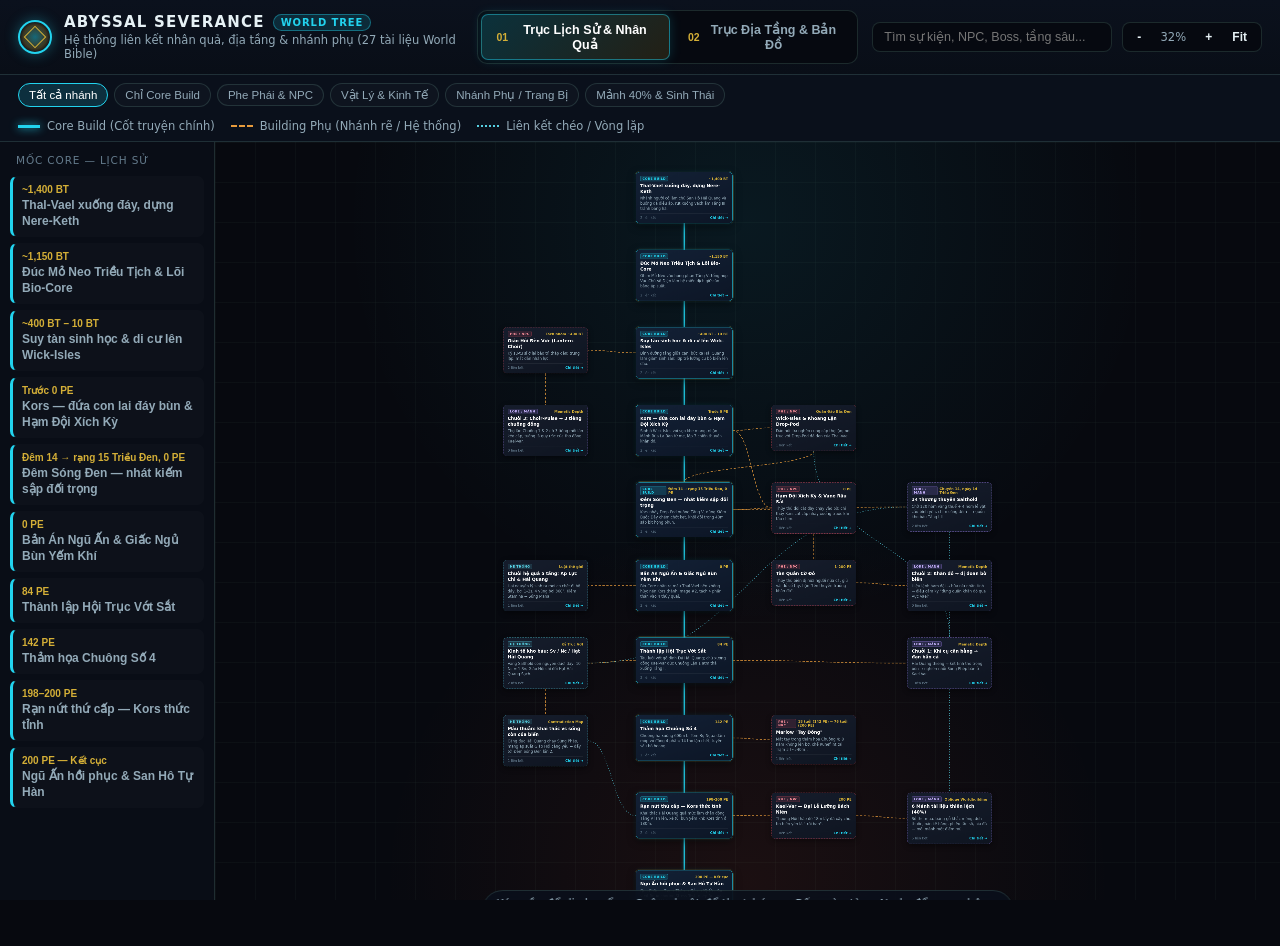
==== abyssal-severance/index.html @ 716de816 "Add Abyssal Severance worldbuilding tree" ====
<!DOCTYPE html>
<html lang="vi">
<head>
  <meta charset="UTF-8" />
  <meta name="viewport" content="width=device-width, initial-scale=1.0" />
  <title>Abyssal Severance — Worldbuilding Tree</title>
  <link rel="stylesheet" href="styles.css" />
</head>
<body>
  <header class="topbar">
    <div class="brand">
      <div class="brand-sigil" aria-hidden="true"></div>
      <div>
        <h1>ABYSSAL SEVERANCE <span class="badge-sub">WORLD TREE</span></h1>
        <p class="subtitle">Hệ thống liên kết nhân quả, địa tầng &amp; nhánh phụ (27 tài liệu World Bible)</p>
      </div>
    </div>

    <nav class="tab-switcher" role="tablist" aria-label="Góc nhìn cây thế giới">
      <button class="tab-btn active" data-tab="timeline" role="tab" aria-selected="true">
        <span class="tab-num">01</span> Trục Lịch Sử &amp; Nhân Quả
      </button>
      <button class="tab-btn" data-tab="strata" role="tab" aria-selected="false">
        <span class="tab-num">02</span> Trục Địa Tầng &amp; Bản Đồ
      </button>
    </nav>

    <div class="toolbar-actions">
      <div class="search-wrap">
        <input id="search-input" type="search" placeholder="Tìm sự kiện, NPC, Boss, tầng sâu..." autocomplete="off" />
        <div id="search-results" class="search-results hidden"></div>
      </div>
      <div class="zoom-controls">
        <button id="btn-zoom-out" title="Thu nhỏ">-</button>
        <span id="zoom-label">100%</span>
        <button id="btn-zoom-in" title="Phóng to">+</button>
        <button id="btn-fit" title="Căn vừa màn hình">Fit</button>
      </div>
    </div>
  </header>

  <div class="filter-bar">
    <div class="filter-group" id="filter-group">
      <button class="filter-pill active" data-filter="all">Tất cả nhánh</button>
      <button class="filter-pill" data-filter="core-only">Chỉ Core Build</button>
      <button class="filter-pill" data-filter="faction">Phe Phái &amp; NPC</button>
      <button class="filter-pill" data-filter="system">Vật Lý &amp; Kinh Tế</button>
      <button class="filter-pill" data-filter="branch">Nhánh Phụ / Trang Bị</button>
      <button class="filter-pill" data-filter="lore">Mảnh 40% &amp; Sinh Thái</button>
    </div>

    <div class="legend">
      <span class="legend-item"><i class="line-core"></i> Core Build (Cốt truyện chính)</span>
      <span class="legend-item"><i class="line-branch"></i> Building Phụ (Nhánh rẽ / Hệ thống)</span>
      <span class="legend-item"><i class="line-loop"></i> Liên kết chéo / Vòng lặp</span>
    </div>
  </div>

  <main class="workspace">
    <aside class="quick-nav" id="quick-nav" aria-label="Điều hướng nhanh các mốc Core"></aside>

    <section class="viewport" id="viewport">
      <div class="canvas-stage" id="canvas-stage">
        <svg class="edges-svg" id="edges-svg"></svg>
        <div class="nodes-layer" id="nodes-layer"></div>
      </div>

      <div class="hint-pill" id="hint-pill">
        Kéo nền để di chuyển • Cuộn chuột để thu/phóng • Bấm vào từng Node để xem nhân quả &amp; nhảy nhánh liên kết
      </div>
    </section>

    <aside class="detail-drawer hidden" id="detail-drawer" aria-live="polite">
      <div class="drawer-header">
        <div class="drawer-nav-row">
          <button id="btn-history-back" class="icon-btn hidden" title="Quay lại node trước">← Quay lại</button>
          <button id="btn-close-drawer" class="icon-btn" title="Đóng bảng chi tiết">✕</button>
        </div>
        <div id="drawer-badges" class="drawer-badges"></div>
        <h2 id="drawer-title"></h2>
        <p id="drawer-subtitle" class="drawer-subtitle"></p>
      </div>
      <div id="drawer-body" class="drawer-body"></div>
    </aside>
  </main>

  <script src="data-timeline.js"></script>
  <script src="data-strata.js"></script>
  <script src="app.js"></script>
</body>
</html>
---- abyssal-severance/styles.css ----
:root {
  --bg-abyss: #07090f;
  --bg-panel: #0d1320;
  --bg-card: #111a2b;
  --bg-card-hover: #172338;
  --border-subtle: rgba(146, 209, 194, 0.16);
  --core-cyan: #22d3ee;
  --core-gold: #d4af37;
  --branch-amber: #e89b3c;
  --branch-crimson: #c94656;
  --branch-teal: #56cfe1;
  --branch-violet: #9c7ce8;
  --text-main: #e6f1f5;
  --text-muted: #93aab8;
  --text-dim: #647b8c;
}

* {
  box-sizing: border-box;
  margin: 0;
  padding: 0;
}

html, body {
  height: 100%;
  overflow: hidden;
  background: var(--bg-abyss);
  color: var(--text-main);
  font-family: "Segoe UI", system-ui, -apple-system, sans-serif;
}

/* Top Bar */
.topbar {
  display: flex;
  align-items: center;
  justify-content: space-between;
  gap: 14px;
  padding: 10px 18px;
  background: linear-gradient(180deg, #0b111d 0%, #090e17 100%);
  border-bottom: 1px solid var(--border-subtle);
  z-index: 30;
  position: relative;
}

.brand {
  display: flex;
  align-items: center;
  gap: 12px;
  min-width: 0;
}

.brand-sigil {
  width: 34px;
  height: 34px;
  border-radius: 50%;
  border: 2px solid var(--core-cyan);
  background: radial-gradient(circle at center, rgba(34, 211, 238, 0.45) 0%, rgba(212, 175, 55, 0.25) 55%, transparent 75%);
  box-shadow: 0 0 14px rgba(34, 211, 238, 0.35);
  position: relative;
  flex-shrink: 0;
}

.brand-sigil::after {
  content: "";
  position: absolute;
  inset: 7px;
  border: 1.5px solid var(--core-gold);
  transform: rotate(45deg);
}

.brand h1 {
  font-size: 15px;
  letter-spacing: 0.08em;
  font-weight: 700;
  display: flex;
  align-items: center;
  gap: 8px;
}

.badge-sub {
  font-size: 10px;
  padding: 2px 7px;
  border-radius: 999px;
  background: rgba(34, 211, 238, 0.14);
  border: 1px solid rgba(34, 211, 238, 0.4);
  color: var(--core-cyan);
  letter-spacing: 0.09em;
}

.subtitle {
  font-size: 11.5px;
  color: var(--text-muted);
  margin-top: 2px;
}

/* Tabs */
.tab-switcher {
  display: flex;
  background: #060910;
  padding: 3px;
  border-radius: 10px;
  border: 1px solid var(--border-subtle);
  gap: 4px;
}

.tab-btn {
  border: none;
  background: transparent;
  color: var(--text-muted);
  padding: 7px 14px;
  border-radius: 7px;
  font-size: 12.5px;
  font-weight: 600;
  cursor: pointer;
  display: flex;
  align-items: center;
  gap: 7px;
  transition: all 0.18s ease;
}

.tab-btn:hover {
  color: var(--text-main);
  background: rgba(255, 255, 255, 0.04);
}

.tab-btn.active {
  background: linear-gradient(135deg, rgba(34, 211, 238, 0.2), rgba(212, 175, 55, 0.14));
  color: #ffffff;
  border: 1px solid rgba(34, 211, 238, 0.45);
  box-shadow: 0 0 12px rgba(34, 211, 238, 0.18);
}

.tab-num {
  font-size: 10.5px;
  color: var(--core-gold);
  font-weight: 700;
}

/* Search & Zoom */
.toolbar-actions {
  display: flex;
  align-items: center;
  gap: 10px;
}

.search-wrap {
  position: relative;
}

#search-input {
  width: 240px;
  padding: 7px 11px;
  border-radius: 8px;
  border: 1px solid var(--border-subtle);
  background: #060910;
  color: var(--text-main);
  font-size: 12.5px;
  outline: none;
}

#search-input:focus {
  border-color: var(--core-cyan);
  box-shadow: 0 0 0 2px rgba(34, 211, 238, 0.16);
}

.search-results {
  position: absolute;
  top: calc(100% + 6px);
  right: 0;
  width: 340px;
  max-height: 320px;
  overflow-y: auto;
  background: #0d1524;
  border: 1px solid rgba(34, 211, 238, 0.35);
  border-radius: 10px;
  box-shadow: 0 18px 40px rgba(0, 0, 0, 0.65);
  z-index: 60;
}

.search-item {
  padding: 9px 12px;
  border-bottom: 1px solid rgba(255, 255, 255, 0.06);
  cursor: pointer;
  display: flex;
  flex-direction: column;
  gap: 2px;
}

.search-item:hover {
  background: rgba(34, 211, 238, 0.12);
}

.search-item-title {
  font-size: 12.5px;
  font-weight: 600;
  color: var(--text-main);
}

.search-item-meta {
  font-size: 11px;
  color: var(--text-muted);
}

.zoom-controls {
  display: flex;
  align-items: center;
  gap: 4px;
  background: #060910;
  border: 1px solid var(--border-subtle);
  border-radius: 8px;
  padding: 3px 6px;
}

.zoom-controls button {
  background: transparent;
  border: none;
  color: var(--text-main);
  padding: 4px 8px;
  border-radius: 5px;
  cursor: pointer;
  font-size: 12px;
  font-weight: 600;
}

.zoom-controls button:hover {
  background: rgba(255, 255, 255, 0.08);
}

#zoom-label {
  font-size: 11.5px;
  color: var(--text-muted);
  min-width: 40px;
  text-align: center;
}

/* Filter Bar */
.filter-bar {
  display: flex;
  align-items: center;
  justify-content: space-between;
  gap: 12px;
  padding: 8px 18px;
  background: #0a101b;
  border-bottom: 1px solid var(--border-subtle);
  font-size: 12px;
  flex-wrap: wrap;
}

.filter-group {
  display: flex;
  align-items: center;
  gap: 6px;
  flex-wrap: wrap;
}

.filter-pill {
  border: 1px solid var(--border-subtle);
  background: rgba(255, 255, 255, 0.02);
  color: var(--text-muted);
  padding: 4px 10px;
  border-radius: 999px;
  font-size: 11.5px;
  cursor: pointer;
  transition: all 0.15s ease;
}

.filter-pill:hover {
  color: var(--text-main);
  border-color: rgba(146, 209, 194, 0.35);
}

.filter-pill.active {
  background: rgba(34, 211, 238, 0.16);
  border-color: var(--core-cyan);
  color: #ffffff;
}

.legend {
  display: flex;
  align-items: center;
  gap: 16px;
  color: var(--text-muted);
  font-size: 11.5px;
}

.legend-item {
  display: flex;
  align-items: center;
  gap: 7px;
}

.line-core, .line-branch, .line-loop {
  display: inline-block;
  width: 22px;
  height: 0;
}

.line-core {
  border-top: 3px solid var(--core-cyan);
  box-shadow: 0 0 8px var(--core-cyan);
}

.line-branch {
  border-top: 2px dashed var(--branch-amber);
}

.line-loop {
  border-top: 2px dotted var(--branch-teal);
}

/* Workspace Layout */
.workspace {
  position: relative;
  height: calc(100vh - 96px);
  display: flex;
  overflow: hidden;
}

/* Quick Nav Left */
.quick-nav {
  width: 215px;
  flex-shrink: 0;
  background: rgba(9, 14, 23, 0.92);
  border-right: 1px solid var(--border-subtle);
  padding: 12px 10px;
  overflow-y: auto;
  display: flex;
  flex-direction: column;
  gap: 6px;
  z-index: 15;
}

.quick-nav-title {
  font-size: 10.5px;
  text-transform: uppercase;
  letter-spacing: 0.08em;
  color: var(--text-dim);
  padding: 0 6px 4px;
}

.quick-item {
  text-align: left;
  background: rgba(255, 255, 255, 0.02);
  border: 1px solid transparent;
  border-left: 3px solid var(--core-cyan);
  border-radius: 7px;
  padding: 7px 9px;
  color: var(--text-muted);
  cursor: pointer;
  transition: all 0.15s ease;
}

.quick-item:hover, .quick-item.active {
  background: rgba(34, 211, 238, 0.1);
  border-color: rgba(34, 211, 238, 0.35);
  color: #ffffff;
}

.quick-item-tag {
  display: block;
  font-size: 10px;
  color: var(--core-gold);
  font-weight: 700;
  margin-bottom: 2px;
}

.quick-item-name {
  font-size: 12px;
  font-weight: 600;
  line-height: 1.25;
}

/* Viewport & Canvas */
.viewport {
  flex: 1;
  position: relative;
  overflow: hidden;
  cursor: grab;
  background-color: var(--bg-abyss);
  background-image:
    radial-gradient(circle at 50% 10%, rgba(34, 211, 238, 0.08), transparent 45%),
    radial-gradient(circle at 50% 92%, rgba(230, 78, 39, 0.09), transparent 40%),
    linear-gradient(rgba(146, 209, 194, 0.035) 1px, transparent 1px),
    linear-gradient(90deg, rgba(146, 209, 194, 0.035) 1px, transparent 1px);
  background-size: 100% 100%, 100% 100%, 40px 40px, 40px 40px;
}

.viewport.dragging {
  cursor: grabbing;
}

.canvas-stage {
  position: absolute;
  top: 0;
  left: 0;
  transform-origin: 0 0;
  will-change: transform;
}

.edges-svg {
  position: absolute;
  top: 0;
  left: 0;
  pointer-events: none;
  overflow: visible;
}

.edge-path {
  fill: none;
  transition: opacity 0.2s ease, stroke-width 0.2s ease;
}

.edge-core {
  stroke: var(--core-cyan);
  stroke-width: 3.5;
  filter: drop-shadow(0 0 6px rgba(34, 211, 238, 0.45));
}

.edge-branch {
  stroke: var(--branch-amber);
  stroke-width: 2.2;
  stroke-dasharray: 7 5;
  opacity: 0.78;
}

.edge-loop {
  stroke: var(--branch-teal);
  stroke-width: 2;
  stroke-dasharray: 3 5;
  opacity: 0.72;
}

.edge-dimmed {
  opacity: 0.14 !important;
}

.edge-highlight {
  opacity: 1 !important;
  stroke-width: 4.2 !important;
  filter: drop-shadow(0 0 10px rgba(212, 175, 55, 0.8));
}

/* Tree Nodes */
.nodes-layer {
  position: absolute;
  top: 0;
  left: 0;
}

.tree-node {
  position: absolute;
  border-radius: 12px;
  padding: 11px 13px;
  cursor: pointer;
  user-select: none;
  transition: transform 0.15s ease, box-shadow 0.2s ease, border-color 0.2s ease, opacity 0.2s ease;
}

.tree-node.is-core {
  width: 300px;
  background: linear-gradient(160deg, #132136 0%, #0d1626 100%);
  border: 1.5px solid rgba(34, 211, 238, 0.65);
  box-shadow: 0 8px 26px rgba(0, 0, 0, 0.55), 0 0 16px rgba(34, 211, 238, 0.14);
}

.tree-node.is-core::before {
  content: "";
  position: absolute;
  inset: -4px;
  border-radius: 15px;
  border: 1px solid rgba(212, 175, 55, 0.24);
  pointer-events: none;
}

.tree-node.is-branch {
  width: 262px;
  background: linear-gradient(160deg, #161d2c 0%, #0f1521 100%);
  border: 1px dashed rgba(232, 155, 60, 0.52);
  box-shadow: 0 6px 18px rgba(0, 0, 0, 0.45);
}

.tree-node.cat-faction { border-color: rgba(201, 70, 86, 0.62); }
.tree-node.cat-system { border-color: rgba(86, 207, 225, 0.55); }
.tree-node.cat-lore { border-color: rgba(156, 124, 232, 0.58); }

.tree-node:hover {
  transform: translateY(-2px);
  z-index: 8;
}

.tree-node.is-core:hover {
  border-color: var(--core-gold);
  box-shadow: 0 10px 30px rgba(0, 0, 0, 0.65), 0 0 22px rgba(212, 175, 55, 0.32);
}

.tree-node.selected {
  border-style: solid !important;
  border-color: var(--core-gold) !important;
  box-shadow: 0 0 0 3px rgba(212, 175, 55, 0.28), 0 12px 32px rgba(0, 0, 0, 0.7) !important;
  z-index: 12;
}

.tree-node.node-dimmed {
  opacity: 0.2;
}

.node-top {
  display: flex;
  align-items: center;
  justify-content: space-between;
  gap: 6px;
  margin-bottom: 5px;
}

.node-kind {
  font-size: 9.5px;
  font-weight: 800;
  letter-spacing: 0.08em;
  text-transform: uppercase;
  padding: 2px 6px;
  border-radius: 4px;
}

.kind-core {
  background: rgba(34, 211, 238, 0.16);
  color: var(--core-cyan);
  border: 1px solid rgba(34, 211, 238, 0.4);
}

.kind-branch {
  background: rgba(232, 155, 60, 0.15);
  color: var(--branch-amber);
  border: 1px solid rgba(232, 155, 60, 0.35);
}

.kind-faction {
  background: rgba(201, 70, 86, 0.16);
  color: #f08a96;
  border: 1px solid rgba(201, 70, 86, 0.38);
}

.kind-system {
  background: rgba(86, 207, 225, 0.14);
  color: var(--branch-teal);
  border: 1px solid rgba(86, 207, 225, 0.35);
}

.kind-lore {
  background: rgba(156, 124, 232, 0.16);
  color: #c1aef7;
  border: 1px solid rgba(156, 124, 232, 0.38);
}

.node-meta {
  font-size: 10.5px;
  color: var(--core-gold);
  font-weight: 600;
}

.node-title {
  font-size: 13.5px;
  font-weight: 700;
  line-height: 1.3;
  color: #ffffff;
  margin-bottom: 4px;
}

.node-summary {
  font-size: 11.5px;
  line-height: 1.4;
  color: var(--text-muted);
  display: -webkit-box;
  -webkit-line-clamp: 3;
  -webkit-box-orient: vertical;
  overflow: hidden;
}

.node-footer {
  margin-top: 7px;
  padding-top: 6px;
  border-top: 1px solid rgba(255, 255, 255, 0.06);
  display: flex;
  align-items: center;
  justify-content: space-between;
  font-size: 10.5px;
  color: var(--text-dim);
}

.node-footer span.cta {
  color: var(--core-cyan);
  font-weight: 600;
}

/* Depth/Era Strip Hint */
.hint-pill {
  position: absolute;
  bottom: 14px;
  left: 50%;
  transform: translateX(-50%);
  background: rgba(10, 16, 27, 0.86);
  border: 1px solid var(--border-subtle);
  padding: 6px 14px;
  border-radius: 999px;
  font-size: 11.5px;
  color: var(--text-muted);
  pointer-events: none;
  backdrop-filter: blur(6px);
  z-index: 12;
}

/* Detail Drawer */
.detail-drawer {
  width: 430px;
  max-width: 92vw;
  flex-shrink: 0;
  background: linear-gradient(180deg, #0d1524 0%, #090f1b 100%);
  border-left: 1px solid rgba(34, 211, 238, 0.3);
  display: flex;
  flex-direction: column;
  z-index: 25;
  box-shadow: -12px 0 36px rgba(0, 0, 0, 0.6);
}

.detail-drawer.hidden {
  display: none;
}

.drawer-header {
  padding: 14px 18px 12px;
  border-bottom: 1px solid var(--border-subtle);
  background: rgba(7, 9, 15, 0.55);
}

.drawer-nav-row {
  display: flex;
  align-items: center;
  justify-content: space-between;
  margin-bottom: 10px;
}

.icon-btn {
  background: rgba(255, 255, 255, 0.05);
  border: 1px solid var(--border-subtle);
  color: var(--text-main);
  padding: 4px 10px;
  border-radius: 6px;
  cursor: pointer;
  font-size: 12px;
}

.icon-btn:hover {
  border-color: var(--core-cyan);
  background: rgba(34, 211, 238, 0.14);
}

.drawer-badges {
  display: flex;
  flex-wrap: wrap;
  gap: 6px;
  margin-bottom: 8px;
}

.drawer-header h2 {
  font-size: 18px;
  line-height: 1.3;
  color: #ffffff;
}

.drawer-subtitle {
  font-size: 12px;
  color: var(--core-gold);
  margin-top: 3px;
}

.drawer-body {
  padding: 16px 18px 24px;
  overflow-y: auto;
  display: flex;
  flex-direction: column;
  gap: 16px;
}

.drawer-quote {
  padding: 10px 12px;
  border-left: 3px solid var(--core-cyan);
  background: rgba(34, 211, 238, 0.07);
  border-radius: 0 8px 8px 0;
  font-size: 12.5px;
  line-height: 1.5;
  color: #d6ecf2;
}

.section-label {
  font-size: 11px;
  text-transform: uppercase;
  letter-spacing: 0.08em;
  color: var(--text-dim);
  margin-bottom: 8px;
  font-weight: 700;
}

.causal-grid {
  display: flex;
  flex-direction: column;
  gap: 8px;
}

.causal-step {
  background: rgba(255, 255, 255, 0.025);
  border: 1px solid var(--border-subtle);
  border-radius: 8px;
  padding: 9px 11px;
}

.causal-step-label {
  font-size: 10.5px;
  font-weight: 700;
  color: var(--core-cyan);
  text-transform: uppercase;
  margin-bottom: 3px;
}

.causal-step-label.cause { color: var(--branch-amber); }
.causal-step-label.effect { color: var(--core-gold); }

.causal-step p {
  font-size: 12.5px;
  line-height: 1.48;
  color: var(--text-main);
}

.rules-list {
  list-style: none;
  display: flex;
  flex-direction: column;
  gap: 7px;
}

.rules-list li {
  font-size: 12.5px;
  line-height: 1.45;
  color: var(--text-muted);
  padding-left: 14px;
  position: relative;
}

.rules-list li::before {
  content: "◆";
  position: absolute;
  left: 0;
  top: 1px;
  font-size: 9px;
  color: var(--core-cyan);
}

.rules-list strong {
  color: var(--text-main);
}

.palette-row {
  display: flex;
  flex-wrap: wrap;
  gap: 8px;
  margin-top: 4px;
}

.swatch {
  display: flex;
  align-items: center;
  gap: 6px;
  padding: 4px 8px;
  background: rgba(0, 0, 0, 0.32);
  border: 1px solid var(--border-subtle);
  border-radius: 6px;
  font-size: 11px;
  color: var(--text-muted);
}

.swatch-box {
  width: 14px;
  height: 14px;
  border-radius: 3px;
  border: 1px solid rgba(255, 255, 255, 0.3);
}

.cross-links {
  display: flex;
  flex-direction: column;
  gap: 7px;
}

.cross-link-btn {
  width: 100%;
  text-align: left;
  background: rgba(34, 211, 238, 0.06);
  border: 1px solid rgba(34, 211, 238, 0.25);
  border-radius: 8px;
  padding: 8px 11px;
  cursor: pointer;
  display: flex;
  align-items: center;
  justify-content: space-between;
  gap: 8px;
  color: var(--text-main);
  transition: all 0.15s ease;
}

.cross-link-btn:hover {
  background: rgba(34, 211, 238, 0.15);
  border-color: var(--core-cyan);
}

.cross-link-main {
  display: flex;
  flex-direction: column;
  gap: 2px;
}

.cross-link-title {
  font-size: 12.5px;
  font-weight: 600;
}

.cross-link-reason {
  font-size: 11px;
  color: var(--text-muted);
}

.cross-link-tab {
  font-size: 10px;
  padding: 2px 6px;
  border-radius: 999px;
  background: rgba(212, 175, 55, 0.15);
  color: var(--core-gold);
  white-space: nowrap;
}

.sources-box {
  display: flex;
  flex-wrap: wrap;
  gap: 6px;
}

.source-chip {
  font-family: Consolas, monospace;
  font-size: 11px;
  padding: 4px 8px;
  border-radius: 6px;
  background: rgba(255, 255, 255, 0.04);
  border: 1px solid var(--border-subtle);
  color: var(--text-muted);
}

.hidden {
  display: none !important;
}

@media (max-width: 960px) {
  .topbar {
    flex-wrap: wrap;
  }
  .quick-nav {
    display: none;
  }
  .detail-drawer {
    position: absolute;
    right: 0;
    top: 0;
    bottom: 0;
    width: 100%;
    max-width: 420px;
  }
  #search-input {
    width: 165px;
  }
}
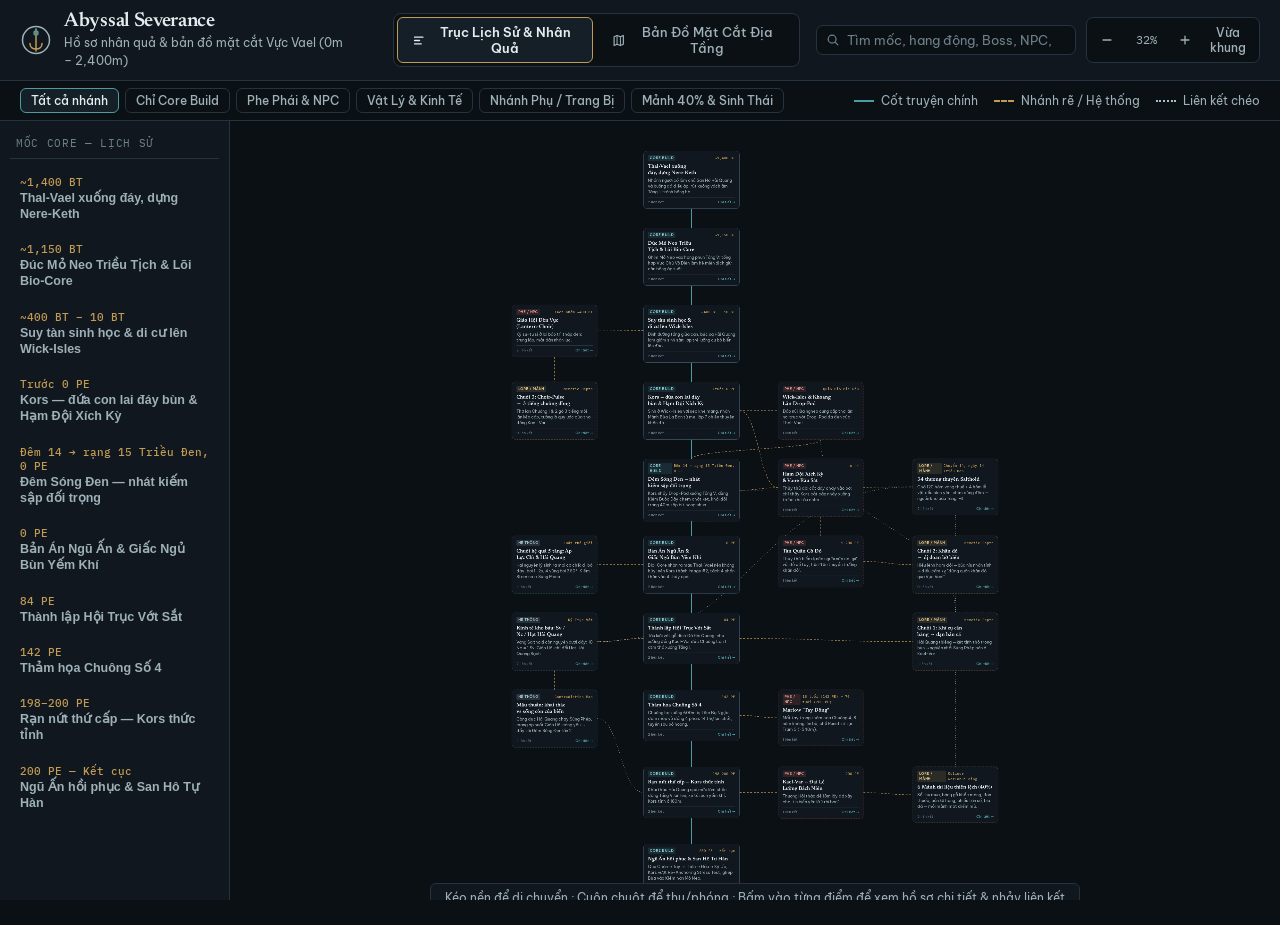
==== commit 620467dc: "Redesign abyssal-severance UI and replace Tab 02 with interactive bathymetric cutaway map" ====
--- a/abyssal-severance/index.html
+++ b/abyssal-severance/index.html
@@ -3,44 +3,66 @@
 <head>
   <meta charset="UTF-8" />
   <meta name="viewport" content="width=device-width, initial-scale=1.0" />
-  <title>Abyssal Severance — Worldbuilding Tree</title>
+  <title>Abyssal Severance — Hồ Sơ Địa Tầng &amp; Nhân Quả</title>
+  <link rel="preconnect" href="https://fonts.googleapis.com" />
+  <link rel="preconnect" href="https://fonts.gstatic.com" crossorigin />
+  <link href="https://fonts.googleapis.com/css2?family=Be+Vietnam+Pro:wght@400;500;600;700&family=IBM+Plex+Mono:wght@400;500;600&family=Newsreader:opsz,wght@6..72,500;6..72,600&display=swap" rel="stylesheet" />
   <link rel="stylesheet" href="styles.css" />
 </head>
 <body>
   <header class="topbar">
     <div class="brand">
-      <div class="brand-sigil" aria-hidden="true"></div>
-      <div>
-        <h1>ABYSSAL SEVERANCE <span class="badge-sub">WORLD TREE</span></h1>
-        <p class="subtitle">Hệ thống liên kết nhân quả, địa tầng &amp; nhánh phụ (27 tài liệu World Bible)</p>
+      <svg class="brand-sigil" width="32" height="32" viewBox="0 0 32 32" fill="none" aria-hidden="true">
+        <circle cx="16" cy="16" r="13.5" stroke="currentColor" stroke-width="1.5" />
+        <path d="M16 5V27M10 19.5C10 23 12.6 25 16 25C19.4 25 22 23 22 19.5" stroke="#c29b54" stroke-width="1.5" stroke-linecap="round" />
+        <circle cx="16" cy="9" r="2" stroke="#4d9aa1" stroke-width="1.5" />
+      </svg>
+      <div class="brand-text">
+        <h1>Abyssal Severance</h1>
+        <p class="subtitle">Hồ sơ nhân quả &amp; bản đồ mặt cắt Vực Vael (0m – 2,400m)</p>
       </div>
     </div>
 
-    <nav class="tab-switcher" role="tablist" aria-label="Góc nhìn cây thế giới">
+    <nav class="tab-switcher" role="tablist" aria-label="Chế độ xem">
       <button class="tab-btn active" data-tab="timeline" role="tab" aria-selected="true">
-        <span class="tab-num">01</span> Trục Lịch Sử &amp; Nhân Quả
+        <svg width="15" height="15" viewBox="0 0 16 16" fill="none" aria-hidden="true">
+          <path d="M3 4H13M3 8H9M3 12H11" stroke="currentColor" stroke-width="1.5" stroke-linecap="round" />
+        </svg>
+        <span>Trục Lịch Sử &amp; Nhân Quả</span>
       </button>
-      <button class="tab-btn" data-tab="strata" role="tab" aria-selected="false">
-        <span class="tab-num">02</span> Trục Địa Tầng &amp; Bản Đồ
+      <button class="tab-btn" data-tab="map" role="tab" aria-selected="false">
+        <svg width="15" height="15" viewBox="0 0 16 16" fill="none" aria-hidden="true">
+          <path d="M2.5 3.5L6 2L10 3.5L13.5 2V12.5L10 14L6 12.5L2.5 14V3.5Z" stroke="currentColor" stroke-width="1.4" stroke-linejoin="round" />
+          <path d="M6 2V12.5M10 3.5V14" stroke="currentColor" stroke-width="1.2" />
+        </svg>
+        <span>Bản Đồ Mặt Cắt Địa Tầng</span>
       </button>
     </nav>
 
     <div class="toolbar-actions">
       <div class="search-wrap">
-        <input id="search-input" type="search" placeholder="Tìm sự kiện, NPC, Boss, tầng sâu..." autocomplete="off" />
+        <svg class="search-icon" width="14" height="14" viewBox="0 0 16 16" fill="none" aria-hidden="true">
+          <circle cx="7" cy="7" r="4.5" stroke="currentColor" stroke-width="1.4" />
+          <path d="M10.5 10.5L13.5 13.5" stroke="currentColor" stroke-width="1.4" stroke-linecap="round" />
+        </svg>
+        <input id="search-input" type="search" placeholder="Tìm mốc, hang động, Boss, NPC, độ sâu..." autocomplete="off" />
         <div id="search-results" class="search-results hidden"></div>
       </div>
-      <div class="zoom-controls">
-        <button id="btn-zoom-out" title="Thu nhỏ">-</button>
+      <div class="zoom-controls" aria-label="Thu phóng bản đồ">
+        <button id="btn-zoom-out" type="button" title="Thu nhỏ" aria-label="Thu nhỏ">
+          <svg width="14" height="14" viewBox="0 0 16 16" fill="none"><path d="M3.5 8H12.5" stroke="currentColor" stroke-width="1.5" stroke-linecap="round" /></svg>
+        </button>
         <span id="zoom-label">100%</span>
-        <button id="btn-zoom-in" title="Phóng to">+</button>
-        <button id="btn-fit" title="Căn vừa màn hình">Fit</button>
+        <button id="btn-zoom-in" type="button" title="Phóng to" aria-label="Phóng to">
+          <svg width="14" height="14" viewBox="0 0 16 16" fill="none"><path d="M8 3.5V12.5M3.5 8H12.5" stroke="currentColor" stroke-width="1.5" stroke-linecap="round" /></svg>
+        </button>
+        <button id="btn-fit" type="button" title="Căn vừa màn hình">Vừa khung</button>
       </div>
     </div>
   </header>
 
   <div class="filter-bar">
-    <div class="filter-group" id="filter-group">
+    <div class="filter-group" id="filter-group-timeline">
       <button class="filter-pill active" data-filter="all">Tất cả nhánh</button>
       <button class="filter-pill" data-filter="core-only">Chỉ Core Build</button>
       <button class="filter-pill" data-filter="faction">Phe Phái &amp; NPC</button>
@@ -49,32 +71,48 @@
       <button class="filter-pill" data-filter="lore">Mảnh 40% &amp; Sinh Thái</button>
     </div>
 
-    <div class="legend">
-      <span class="legend-item"><i class="line-core"></i> Core Build (Cốt truyện chính)</span>
-      <span class="legend-item"><i class="line-branch"></i> Building Phụ (Nhánh rẽ / Hệ thống)</span>
-      <span class="legend-item"><i class="line-loop"></i> Liên kết chéo / Vòng lặp</span>
+    <div class="filter-group hidden" id="filter-group-map">
+      <button class="map-layer-pill active" data-layer="all">Toàn mặt cắt</button>
+      <button class="map-layer-pill" data-layer="regions">Vùng &amp; Hang</button>
+      <button class="map-layer-pill" data-layer="stations">Chuông &amp; NPC</button>
+      <button class="map-layer-pill" data-layer="bosses">Đấu trường Boss</button>
+      <button class="map-layer-pill" data-layer="fragments">Mảnh 40% &amp; Kho báu</button>
+    </div>
+
+    <div class="legend" id="legend-timeline">
+      <span class="legend-item"><i class="line-core"></i> Cốt truyện chính</span>
+      <span class="legend-item"><i class="line-branch"></i> Nhánh rẽ / Hệ thống</span>
+      <span class="legend-item"><i class="line-loop"></i> Liên kết chéo</span>
+    </div>
+
+    <div class="legend hidden" id="legend-map">
+      <span class="legend-item"><i class="line-cable"></i> Cáp tời</span>
+      <span class="legend-item"><i class="line-shortcut"></i> Lối tắt vòng lặp</span>
+      <span class="legend-item"><i class="line-swim"></i> Bơi 360°</span>
+      <span class="legend-item"><i class="line-gate"></i> Cổng phong ấn</span>
     </div>
   </div>
 
   <main class="workspace">
-    <aside class="quick-nav" id="quick-nav" aria-label="Điều hướng nhanh các mốc Core"></aside>
+    <aside class="quick-nav" id="quick-nav" aria-label="Điều hướng nhanh"></aside>
 
     <section class="viewport" id="viewport">
       <div class="canvas-stage" id="canvas-stage">
+        <svg class="map-underlay hidden" id="map-underlay" aria-hidden="true"></svg>
         <svg class="edges-svg" id="edges-svg"></svg>
         <div class="nodes-layer" id="nodes-layer"></div>
       </div>
 
-      <div class="hint-pill" id="hint-pill">
-        Kéo nền để di chuyển • Cuộn chuột để thu/phóng • Bấm vào từng Node để xem nhân quả &amp; nhảy nhánh liên kết
+      <div class="hint-bar" id="hint-pill">
+        Kéo nền để di chuyển · Cuộn chuột để thu/phóng · Bấm vào từng điểm để xem hồ sơ chi tiết &amp; nhảy liên kết
       </div>
     </section>
 
     <aside class="detail-drawer hidden" id="detail-drawer" aria-live="polite">
       <div class="drawer-header">
         <div class="drawer-nav-row">
-          <button id="btn-history-back" class="icon-btn hidden" title="Quay lại node trước">← Quay lại</button>
-          <button id="btn-close-drawer" class="icon-btn" title="Đóng bảng chi tiết">✕</button>
+          <button id="btn-history-back" class="icon-btn hidden" type="button">← Quay lại</button>
+          <button id="btn-close-drawer" class="icon-btn" type="button" title="Đóng bảng chi tiết" aria-label="Đóng bảng chi tiết">Đóng</button>
         </div>
         <div id="drawer-badges" class="drawer-badges"></div>
         <h2 id="drawer-title"></h2>
@@ -85,7 +123,7 @@
   </main>
 
   <script src="data-timeline.js"></script>
-  <script src="data-strata.js"></script>
+  <script src="data-map.js"></script>
   <script src="app.js"></script>
 </body>
 </html>
--- a/abyssal-severance/styles.css
+++ b/abyssal-severance/styles.css
@@ -1,32 +1,71 @@
 :root {
-  --bg-abyss: #07090f;
-  --bg-panel: #0d1320;
-  --bg-card: #111a2b;
-  --bg-card-hover: #172338;
-  --border-subtle: rgba(146, 209, 194, 0.16);
-  --core-cyan: #22d3ee;
-  --core-gold: #d4af37;
-  --branch-amber: #e89b3c;
-  --branch-crimson: #c94656;
-  --branch-teal: #56cfe1;
-  --branch-violet: #9c7ce8;
-  --text-main: #e6f1f5;
-  --text-muted: #93aab8;
-  --text-dim: #647b8c;
-}
-
-* {
+  --bg-ground: #0b1014;
+  --bg-surface: #10171e;
+  --bg-elevated: #151f28;
+  --bg-hover: #1b2733;
+  --border: #253340;
+  --border-strong: #374b5c;
+
+  --ink: #e4ecee;
+  --ink-muted: #9eb0b8;
+  --ink-dim: #6e828c;
+
+  --accent-brass: #c29b54;
+  --accent-teal: #4d9aa1;
+  --accent-rust: #b8534b;
+  --accent-salt: #a7c2cc;
+  --accent-amber: #c97b3b;
+
+  --font-display: "Newsreader", Georgia, serif;
+  --font-sans: "Be Vietnam Pro", system-ui, -apple-system, sans-serif;
+  --font-mono: "IBM Plex Mono", ui-monospace, monospace;
+
+  --ease-out: cubic-bezier(0.22, 1, 0.36, 1);
+}
+
+*, *::before, *::after {
   box-sizing: border-box;
   margin: 0;
   padding: 0;
 }
 
+::selection {
+  background: rgba(194, 155, 84, 0.28);
+  color: var(--ink);
+}
+
+::-webkit-scrollbar {
+  width: 8px;
+  height: 8px;
+}
+
+::-webkit-scrollbar-track {
+  background: var(--bg-ground);
+}
+
+::-webkit-scrollbar-thumb {
+  background: var(--border-strong);
+  border-radius: 4px;
+}
+
+::-webkit-scrollbar-thumb:hover {
+  background: var(--ink-dim);
+}
+
+:focus-visible {
+  outline: 2px solid var(--accent-brass);
+  outline-offset: 2px;
+}
+
 html, body {
   height: 100%;
   overflow: hidden;
-  background: var(--bg-abyss);
-  color: var(--text-main);
-  font-family: "Segoe UI", system-ui, -apple-system, sans-serif;
+  background: var(--bg-ground);
+  color: var(--ink);
+  font-family: var(--font-sans);
+  font-size: 14px;
+  line-height: 1.5;
+  -webkit-font-smoothing: antialiased;
 }
 
 /* Top Bar */
@@ -34,12 +73,12 @@
   display: flex;
   align-items: center;
   justify-content: space-between;
-  gap: 14px;
-  padding: 10px 18px;
-  background: linear-gradient(180deg, #0b111d 0%, #090e17 100%);
-  border-bottom: 1px solid var(--border-subtle);
+  gap: 16px;
+  padding: 10px 20px;
+  background: var(--bg-surface);
+  border-bottom: 1px solid var(--border);
+  position: relative;
   z-index: 30;
-  position: relative;
 }
 
 .brand {
@@ -50,90 +89,63 @@
 }
 
 .brand-sigil {
-  width: 34px;
-  height: 34px;
-  border-radius: 50%;
-  border: 2px solid var(--core-cyan);
-  background: radial-gradient(circle at center, rgba(34, 211, 238, 0.45) 0%, rgba(212, 175, 55, 0.25) 55%, transparent 75%);
-  box-shadow: 0 0 14px rgba(34, 211, 238, 0.35);
-  position: relative;
+  color: var(--ink-muted);
   flex-shrink: 0;
 }
 
-.brand-sigil::after {
-  content: "";
-  position: absolute;
-  inset: 7px;
-  border: 1.5px solid var(--core-gold);
-  transform: rotate(45deg);
-}
-
-.brand h1 {
-  font-size: 15px;
-  letter-spacing: 0.08em;
-  font-weight: 700;
-  display: flex;
-  align-items: center;
-  gap: 8px;
-}
-
-.badge-sub {
-  font-size: 10px;
-  padding: 2px 7px;
-  border-radius: 999px;
-  background: rgba(34, 211, 238, 0.14);
-  border: 1px solid rgba(34, 211, 238, 0.4);
-  color: var(--core-cyan);
-  letter-spacing: 0.09em;
+.brand-text h1 {
+  font-family: var(--font-display);
+  font-size: 20px;
+  font-weight: 600;
+  letter-spacing: -0.015em;
+  line-height: 1.15;
+  color: var(--ink);
+  text-wrap: balance;
 }
 
 .subtitle {
-  font-size: 11.5px;
-  color: var(--text-muted);
-  margin-top: 2px;
+  font-size: 12px;
+  color: var(--ink-muted);
+  margin-top: 1px;
+  text-wrap: pretty;
 }
 
 /* Tabs */
 .tab-switcher {
   display: flex;
-  background: #060910;
+  background: var(--bg-ground);
   padding: 3px;
-  border-radius: 10px;
-  border: 1px solid var(--border-subtle);
+  border-radius: 8px;
+  border: 1px solid var(--border);
   gap: 4px;
 }
 
 .tab-btn {
-  border: none;
+  border: 1px solid transparent;
   background: transparent;
-  color: var(--text-muted);
-  padding: 7px 14px;
-  border-radius: 7px;
-  font-size: 12.5px;
-  font-weight: 600;
+  color: var(--ink-muted);
+  padding: 6px 14px;
+  border-radius: 6px;
+  font-family: var(--font-sans);
+  font-size: 13px;
+  font-weight: 500;
   cursor: pointer;
-  display: flex;
+  display: inline-flex;
   align-items: center;
   gap: 7px;
-  transition: all 0.18s ease;
+  transition: background-color 0.16s var(--ease-out), color 0.16s var(--ease-out), border-color 0.16s var(--ease-out);
 }
 
 .tab-btn:hover {
-  color: var(--text-main);
-  background: rgba(255, 255, 255, 0.04);
+  color: var(--ink);
+  background: var(--bg-elevated);
 }
 
 .tab-btn.active {
-  background: linear-gradient(135deg, rgba(34, 211, 238, 0.2), rgba(212, 175, 55, 0.14));
-  color: #ffffff;
-  border: 1px solid rgba(34, 211, 238, 0.45);
-  box-shadow: 0 0 12px rgba(34, 211, 238, 0.18);
-}
-
-.tab-num {
-  font-size: 10.5px;
-  color: var(--core-gold);
-  font-weight: 700;
+  background: var(--bg-elevated);
+  color: var(--ink);
+  border-color: var(--accent-brass);
+  font-weight: 600;
 }
 
 /* Search & Zoom */
@@ -147,89 +159,112 @@
   position: relative;
 }
 
+.search-icon {
+  position: absolute;
+  left: 10px;
+  top: 50%;
+  transform: translateY(-50%);
+  color: var(--ink-dim);
+  pointer-events: none;
+}
+
 #search-input {
-  width: 240px;
-  padding: 7px 11px;
-  border-radius: 8px;
-  border: 1px solid var(--border-subtle);
-  background: #060910;
-  color: var(--text-main);
-  font-size: 12.5px;
+  width: 260px;
+  padding: 6px 11px 6px 30px;
+  border-radius: 7px;
+  border: 1px solid var(--border);
+  background: var(--bg-ground);
+  color: var(--ink);
+  font-family: var(--font-sans);
+  font-size: 13px;
+}
+
+#search-input::placeholder {
+  color: var(--ink-dim);
+}
+
+#search-input:focus {
+  border-color: var(--accent-teal);
   outline: none;
-}
-
-#search-input:focus {
-  border-color: var(--core-cyan);
-  box-shadow: 0 0 0 2px rgba(34, 211, 238, 0.16);
 }
 
 .search-results {
   position: absolute;
   top: calc(100% + 6px);
   right: 0;
-  width: 340px;
-  max-height: 320px;
+  width: 360px;
+  max-height: 340px;
   overflow-y: auto;
-  background: #0d1524;
-  border: 1px solid rgba(34, 211, 238, 0.35);
-  border-radius: 10px;
-  box-shadow: 0 18px 40px rgba(0, 0, 0, 0.65);
+  background: var(--bg-surface);
+  border: 1px solid var(--border-strong);
+  border-radius: 8px;
+  box-shadow: 0 14px 30px rgba(0, 0, 0, 0.5);
   z-index: 60;
 }
 
 .search-item {
   padding: 9px 12px;
-  border-bottom: 1px solid rgba(255, 255, 255, 0.06);
+  border-bottom: 1px solid var(--border);
   cursor: pointer;
   display: flex;
   flex-direction: column;
   gap: 2px;
 }
 
+.search-item:last-child {
+  border-bottom: none;
+}
+
 .search-item:hover {
-  background: rgba(34, 211, 238, 0.12);
+  background: var(--bg-elevated);
 }
 
 .search-item-title {
-  font-size: 12.5px;
-  font-weight: 600;
-  color: var(--text-main);
+  font-size: 13px;
+  font-weight: 600;
+  color: var(--ink);
 }
 
 .search-item-meta {
-  font-size: 11px;
-  color: var(--text-muted);
+  font-size: 11.5px;
+  color: var(--ink-muted);
 }
 
 .zoom-controls {
   display: flex;
   align-items: center;
-  gap: 4px;
-  background: #060910;
-  border: 1px solid var(--border-subtle);
-  border-radius: 8px;
-  padding: 3px 6px;
+  gap: 2px;
+  background: var(--bg-ground);
+  border: 1px solid var(--border);
+  border-radius: 7px;
+  padding: 3px 5px;
 }
 
 .zoom-controls button {
   background: transparent;
   border: none;
-  color: var(--text-main);
+  color: var(--ink-muted);
   padding: 4px 8px;
   border-radius: 5px;
   cursor: pointer;
+  font-family: var(--font-sans);
   font-size: 12px;
-  font-weight: 600;
+  font-weight: 500;
+  display: inline-flex;
+  align-items: center;
 }
 
 .zoom-controls button:hover {
-  background: rgba(255, 255, 255, 0.08);
+  color: var(--ink);
+  background: var(--bg-elevated);
 }
 
 #zoom-label {
+  font-family: var(--font-mono);
+  font-variant-numeric: tabular-nums;
   font-size: 11.5px;
-  color: var(--text-muted);
-  min-width: 40px;
+  color: var(--ink-muted);
+  min-width: 44px;
   text-align: center;
 }
 
@@ -239,9 +274,9 @@
   align-items: center;
   justify-content: space-between;
   gap: 12px;
-  padding: 8px 18px;
-  background: #0a101b;
-  border-bottom: 1px solid var(--border-subtle);
+  padding: 7px 20px;
+  background: var(--bg-ground);
+  border-bottom: 1px solid var(--border);
   font-size: 12px;
   flex-wrap: wrap;
 }
@@ -253,60 +288,57 @@
   flex-wrap: wrap;
 }
 
-.filter-pill {
-  border: 1px solid var(--border-subtle);
-  background: rgba(255, 255, 255, 0.02);
-  color: var(--text-muted);
+.filter-pill, .map-layer-pill {
+  border: 1px solid var(--border);
+  background: transparent;
+  color: var(--ink-muted);
   padding: 4px 10px;
-  border-radius: 999px;
-  font-size: 11.5px;
+  border-radius: 6px;
+  font-family: var(--font-sans);
+  font-size: 12px;
+  font-weight: 500;
   cursor: pointer;
-  transition: all 0.15s ease;
-}
-
-.filter-pill:hover {
-  color: var(--text-main);
-  border-color: rgba(146, 209, 194, 0.35);
-}
-
-.filter-pill.active {
-  background: rgba(34, 211, 238, 0.16);
-  border-color: var(--core-cyan);
-  color: #ffffff;
+  transition: border-color 0.14s var(--ease-out), color 0.14s var(--ease-out), background-color 0.14s var(--ease-out);
+}
+
+.filter-pill:hover, .map-layer-pill:hover {
+  color: var(--ink);
+  border-color: var(--border-strong);
+}
+
+.filter-pill.active, .map-layer-pill.active {
+  background: var(--bg-elevated);
+  border-color: var(--accent-teal);
+  color: var(--ink);
 }
 
 .legend {
   display: flex;
   align-items: center;
   gap: 16px;
-  color: var(--text-muted);
-  font-size: 11.5px;
+  color: var(--ink-muted);
+  font-size: 12px;
 }
 
 .legend-item {
-  display: flex;
+  display: inline-flex;
   align-items: center;
   gap: 7px;
 }
 
-.line-core, .line-branch, .line-loop {
+.line-core, .line-branch, .line-loop, .line-cable, .line-shortcut, .line-swim, .line-gate {
   display: inline-block;
-  width: 22px;
+  width: 20px;
   height: 0;
 }
 
-.line-core {
-  border-top: 3px solid var(--core-cyan);
-  box-shadow: 0 0 8px var(--core-cyan);
-}
-
-.line-branch {
-  border-top: 2px dashed var(--branch-amber);
-}
-
-.line-loop {
-  border-top: 2px dotted var(--branch-teal);
-}
+.line-core { border-top: 2.5px solid var(--accent-teal); }
+.line-branch { border-top: 2px dashed var(--accent-brass); }
+.line-loop { border-top: 2px dotted var(--accent-salt); }
+.line-cable { border-top: 2px solid var(--accent-brass); }
+.line-shortcut { border-top: 2px dashed var(--accent-amber); }
+.line-swim { border-top: 2.5px solid var(--accent-teal); }
+.line-gate { border-top: 2.5px solid var(--accent-rust); }
 
 /* Workspace Layout */
 .workspace {
@@ -318,56 +350,64 @@
 
 /* Quick Nav Left */
 .quick-nav {
-  width: 215px;
+  width: 230px;
   flex-shrink: 0;
-  background: rgba(9, 14, 23, 0.92);
-  border-right: 1px solid var(--border-subtle);
+  background: var(--bg-surface);
+  border-right: 1px solid var(--border);
   padding: 12px 10px;
   overflow-y: auto;
   display: flex;
   flex-direction: column;
-  gap: 6px;
+  gap: 4px;
   z-index: 15;
 }
 
 .quick-nav-title {
-  font-size: 10.5px;
+  font-family: var(--font-mono);
+  font-size: 11px;
   text-transform: uppercase;
-  letter-spacing: 0.08em;
-  color: var(--text-dim);
-  padding: 0 6px 4px;
+  letter-spacing: 0.06em;
+  color: var(--ink-dim);
+  padding: 2px 6px 6px;
+  border-bottom: 1px solid var(--border);
+  margin-bottom: 4px;
 }
 
 .quick-item {
   text-align: left;
-  background: rgba(255, 255, 255, 0.02);
+  background: transparent;
   border: 1px solid transparent;
-  border-left: 3px solid var(--core-cyan);
-  border-radius: 7px;
+  border-radius: 6px;
   padding: 7px 9px;
-  color: var(--text-muted);
+  color: var(--ink-muted);
   cursor: pointer;
-  transition: all 0.15s ease;
+  transition: background-color 0.14s var(--ease-out), border-color 0.14s var(--ease-out), color 0.14s var(--ease-out);
 }
 
 .quick-item:hover, .quick-item.active {
-  background: rgba(34, 211, 238, 0.1);
-  border-color: rgba(34, 211, 238, 0.35);
-  color: #ffffff;
+  background: var(--bg-elevated);
+  border-color: var(--border-strong);
+  color: var(--ink);
+}
+
+.quick-item.active {
+  border-color: var(--accent-brass);
 }
 
 .quick-item-tag {
   display: block;
-  font-size: 10px;
-  color: var(--core-gold);
-  font-weight: 700;
-  margin-bottom: 2px;
+  font-family: var(--font-mono);
+  font-variant-numeric: tabular-nums;
+  font-size: 11px;
+  color: var(--accent-brass);
+  font-weight: 500;
+  margin-bottom: 1px;
 }
 
 .quick-item-name {
-  font-size: 12px;
-  font-weight: 600;
-  line-height: 1.25;
+  font-size: 12.5px;
+  font-weight: 600;
+  line-height: 1.3;
 }
 
 /* Viewport & Canvas */
@@ -376,13 +416,7 @@
   position: relative;
   overflow: hidden;
   cursor: grab;
-  background-color: var(--bg-abyss);
-  background-image:
-    radial-gradient(circle at 50% 10%, rgba(34, 211, 238, 0.08), transparent 45%),
-    radial-gradient(circle at 50% 92%, rgba(230, 78, 39, 0.09), transparent 40%),
-    linear-gradient(rgba(146, 209, 194, 0.035) 1px, transparent 1px),
-    linear-gradient(90deg, rgba(146, 209, 194, 0.035) 1px, transparent 1px);
-  background-size: 100% 100%, 100% 100%, 40px 40px, 40px 40px;
+  background-color: var(--bg-ground);
 }
 
 .viewport.dragging {
@@ -397,7 +431,7 @@
   will-change: transform;
 }
 
-.edges-svg {
+.map-underlay, .edges-svg {
   position: absolute;
   top: 0;
   left: 0;
@@ -407,26 +441,25 @@
 
 .edge-path {
   fill: none;
-  transition: opacity 0.2s ease, stroke-width 0.2s ease;
+  transition: opacity 0.18s var(--ease-out);
 }
 
 .edge-core {
-  stroke: var(--core-cyan);
-  stroke-width: 3.5;
-  filter: drop-shadow(0 0 6px rgba(34, 211, 238, 0.45));
+  stroke: var(--accent-teal);
+  stroke-width: 2.5;
 }
 
 .edge-branch {
-  stroke: var(--branch-amber);
-  stroke-width: 2.2;
-  stroke-dasharray: 7 5;
+  stroke: var(--accent-brass);
+  stroke-width: 1.8;
+  stroke-dasharray: 6 5;
   opacity: 0.78;
 }
 
 .edge-loop {
-  stroke: var(--branch-teal);
-  stroke-width: 2;
-  stroke-dasharray: 3 5;
+  stroke: var(--accent-salt);
+  stroke-width: 1.6;
+  stroke-dasharray: 2 5;
   opacity: 0.72;
 }
 
@@ -436,11 +469,11 @@
 
 .edge-highlight {
   opacity: 1 !important;
-  stroke-width: 4.2 !important;
-  filter: drop-shadow(0 0 10px rgba(212, 175, 55, 0.8));
-}
-
-/* Tree Nodes */
+  stroke-width: 3.2 !important;
+  stroke: var(--accent-brass) !important;
+}
+
+/* Tree Nodes (Tab 1) */
 .nodes-layer {
   position: absolute;
   top: 0;
@@ -449,59 +482,44 @@
 
 .tree-node {
   position: absolute;
-  border-radius: 12px;
+  border-radius: 10px;
   padding: 11px 13px;
   cursor: pointer;
   user-select: none;
-  transition: transform 0.15s ease, box-shadow 0.2s ease, border-color 0.2s ease, opacity 0.2s ease;
+  transition: transform 0.14s var(--ease-out), border-color 0.14s var(--ease-out), opacity 0.18s var(--ease-out);
 }
 
 .tree-node.is-core {
   width: 300px;
-  background: linear-gradient(160deg, #132136 0%, #0d1626 100%);
-  border: 1.5px solid rgba(34, 211, 238, 0.65);
-  box-shadow: 0 8px 26px rgba(0, 0, 0, 0.55), 0 0 16px rgba(34, 211, 238, 0.14);
-}
-
-.tree-node.is-core::before {
-  content: "";
-  position: absolute;
-  inset: -4px;
-  border-radius: 15px;
-  border: 1px solid rgba(212, 175, 55, 0.24);
-  pointer-events: none;
+  background: var(--bg-surface);
+  border: 1px solid var(--border-strong);
 }
 
 .tree-node.is-branch {
-  width: 262px;
-  background: linear-gradient(160deg, #161d2c 0%, #0f1521 100%);
-  border: 1px dashed rgba(232, 155, 60, 0.52);
-  box-shadow: 0 6px 18px rgba(0, 0, 0, 0.45);
-}
-
-.tree-node.cat-faction { border-color: rgba(201, 70, 86, 0.62); }
-.tree-node.cat-system { border-color: rgba(86, 207, 225, 0.55); }
-.tree-node.cat-lore { border-color: rgba(156, 124, 232, 0.58); }
+  width: 266px;
+  background: var(--bg-surface);
+  border: 1px dashed var(--border-strong);
+}
+
+.tree-node.cat-faction { border-color: rgba(184, 83, 75, 0.55); }
+.tree-node.cat-system { border-color: rgba(77, 154, 161, 0.55); }
+.tree-node.cat-lore { border-color: rgba(194, 155, 84, 0.55); }
 
 .tree-node:hover {
   transform: translateY(-2px);
+  border-color: var(--accent-salt);
   z-index: 8;
-}
-
-.tree-node.is-core:hover {
-  border-color: var(--core-gold);
-  box-shadow: 0 10px 30px rgba(0, 0, 0, 0.65), 0 0 22px rgba(212, 175, 55, 0.32);
 }
 
 .tree-node.selected {
   border-style: solid !important;
-  border-color: var(--core-gold) !important;
-  box-shadow: 0 0 0 3px rgba(212, 175, 55, 0.28), 0 12px 32px rgba(0, 0, 0, 0.7) !important;
+  border-color: var(--accent-brass) !important;
+  background: var(--bg-elevated);
   z-index: 12;
 }
 
-.tree-node.node-dimmed {
-  opacity: 0.2;
+.tree-node.node-dimmed, .map-pin.node-dimmed {
+  opacity: 0.18;
 }
 
 .node-top {
@@ -509,116 +527,204 @@
   align-items: center;
   justify-content: space-between;
   gap: 6px;
-  margin-bottom: 5px;
+  margin-bottom: 6px;
 }
 
 .node-kind {
-  font-size: 9.5px;
-  font-weight: 800;
-  letter-spacing: 0.08em;
+  font-size: 10.5px;
+  font-weight: 600;
+  letter-spacing: 0.04em;
   text-transform: uppercase;
   padding: 2px 6px;
   border-radius: 4px;
 }
 
-.kind-core {
-  background: rgba(34, 211, 238, 0.16);
-  color: var(--core-cyan);
-  border: 1px solid rgba(34, 211, 238, 0.4);
-}
-
-.kind-branch {
-  background: rgba(232, 155, 60, 0.15);
-  color: var(--branch-amber);
-  border: 1px solid rgba(232, 155, 60, 0.35);
-}
-
-.kind-faction {
-  background: rgba(201, 70, 86, 0.16);
-  color: #f08a96;
-  border: 1px solid rgba(201, 70, 86, 0.38);
-}
-
-.kind-system {
-  background: rgba(86, 207, 225, 0.14);
-  color: var(--branch-teal);
-  border: 1px solid rgba(86, 207, 225, 0.35);
-}
-
-.kind-lore {
-  background: rgba(156, 124, 232, 0.16);
-  color: #c1aef7;
-  border: 1px solid rgba(156, 124, 232, 0.38);
-}
+.kind-core { background: rgba(77, 154, 161, 0.16); color: #87c8ce; }
+.kind-branch { background: rgba(201, 123, 59, 0.16); color: #dfb182; }
+.kind-faction { background: rgba(184, 83, 75, 0.18); color: #df9690; }
+.kind-system { background: rgba(167, 194, 204, 0.15); color: var(--accent-salt); }
+.kind-lore { background: rgba(194, 155, 84, 0.16); color: #dcc089; }
 
 .node-meta {
-  font-size: 10.5px;
-  color: var(--core-gold);
-  font-weight: 600;
+  font-family: var(--font-mono);
+  font-variant-numeric: tabular-nums;
+  font-size: 11px;
+  color: var(--accent-brass);
+  font-weight: 500;
 }
 
 .node-title {
-  font-size: 13.5px;
-  font-weight: 700;
-  line-height: 1.3;
-  color: #ffffff;
+  font-family: var(--font-display);
+  font-size: 16px;
+  font-weight: 600;
+  line-height: 1.25;
+  color: var(--ink);
   margin-bottom: 4px;
+  text-wrap: balance;
 }
 
 .node-summary {
-  font-size: 11.5px;
-  line-height: 1.4;
-  color: var(--text-muted);
+  font-size: 12.5px;
+  line-height: 1.45;
+  color: var(--ink-muted);
   display: -webkit-box;
   -webkit-line-clamp: 3;
   -webkit-box-orient: vertical;
   overflow: hidden;
+  text-wrap: pretty;
 }
 
 .node-footer {
-  margin-top: 7px;
+  margin-top: 8px;
   padding-top: 6px;
-  border-top: 1px solid rgba(255, 255, 255, 0.06);
+  border-top: 1px solid var(--border);
   display: flex;
   align-items: center;
   justify-content: space-between;
+  font-size: 11px;
+  color: var(--ink-dim);
+}
+
+.node-footer span.cta {
+  color: var(--accent-teal);
+  font-weight: 600;
+}
+
+/* Interactive Bathymetric Map Pins (Tab 2) */
+.map-pin {
+  position: absolute;
+  transform: translate(-50%, -50%);
+  display: flex;
+  align-items: center;
+  gap: 8px;
+  padding: 6px 10px;
+  border-radius: 8px;
+  background: var(--bg-surface);
+  border: 1px solid var(--border-strong);
+  color: var(--ink);
+  cursor: pointer;
+  user-select: none;
+  max-width: 245px;
+  transition: transform 0.14s var(--ease-out), border-color 0.14s var(--ease-out), background-color 0.14s var(--ease-out), opacity 0.18s var(--ease-out);
+  z-index: 4;
+}
+
+.map-pin:hover {
+  transform: translate(-50%, calc(-50% - 2px));
+  border-color: var(--accent-salt);
+  background: var(--bg-elevated);
+  z-index: 9;
+}
+
+.map-pin.selected {
+  border-color: var(--accent-brass);
+  background: var(--bg-hover);
+  z-index: 12;
+}
+
+.map-pin.pin-region { border-color: var(--accent-teal); }
+.map-pin.pin-boss { border-color: var(--accent-rust); background: #1a1215; }
+.map-pin.pin-bell { border-color: var(--accent-brass); }
+.map-pin.pin-cave { border-color: var(--border-strong); }
+.map-pin.pin-loot { border-color: var(--accent-amber); }
+.map-pin.pin-hub { border-color: var(--accent-salt); background: #122028; }
+
+.pin-icon {
+  flex-shrink: 0;
+  display: flex;
+  align-items: center;
+  justify-content: center;
+  width: 22px;
+  height: 22px;
+  border-radius: 5px;
+  background: var(--bg-ground);
+  border: 1px solid var(--border);
+}
+
+.pin-boss .pin-icon { color: #e2837b; border-color: rgba(184, 83, 75, 0.5); }
+.pin-bell .pin-icon { color: var(--accent-brass); border-color: rgba(194, 155, 84, 0.45); }
+.pin-region .pin-icon, .pin-hub .pin-icon { color: #87c8ce; border-color: rgba(77, 154, 161, 0.45); }
+.pin-loot .pin-icon { color: #dfb182; border-color: rgba(201, 123, 59, 0.45); }
+.pin-cave .pin-icon { color: var(--accent-salt); }
+
+.pin-body {
+  min-width: 0;
+  display: flex;
+  flex-direction: column;
+}
+
+.pin-depth {
+  font-family: var(--font-mono);
+  font-variant-numeric: tabular-nums;
   font-size: 10.5px;
-  color: var(--text-dim);
-}
-
-.node-footer span.cta {
-  color: var(--core-cyan);
-  font-weight: 600;
-}
-
-/* Depth/Era Strip Hint */
-.hint-pill {
+  color: var(--accent-brass);
+  line-height: 1.1;
+}
+
+.pin-title {
+  font-size: 12.5px;
+  font-weight: 600;
+  line-height: 1.25;
+  color: var(--ink);
+  white-space: nowrap;
+  overflow: hidden;
+  text-overflow: ellipsis;
+}
+
+/* SVG Map Underlay Styling */
+.map-band-label {
+  font-family: var(--font-display);
+  font-size: 16px;
+  font-weight: 600;
+  fill: var(--ink-muted);
+}
+
+.map-band-meta {
+  font-family: var(--font-mono);
+  font-size: 11px;
+  fill: var(--ink-dim);
+}
+
+.map-ruler-text {
+  font-family: var(--font-mono);
+  font-size: 11px;
+  fill: var(--ink-dim);
+}
+
+.map-route-label {
+  font-family: var(--font-sans);
+  font-size: 11px;
+  font-weight: 500;
+  fill: var(--ink-muted);
+}
+
+/* Hint Bar */
+.hint-bar {
   position: absolute;
-  bottom: 14px;
+  bottom: 12px;
   left: 50%;
   transform: translateX(-50%);
-  background: rgba(10, 16, 27, 0.86);
-  border: 1px solid var(--border-subtle);
-  padding: 6px 14px;
-  border-radius: 999px;
-  font-size: 11.5px;
-  color: var(--text-muted);
+  background: var(--bg-surface);
+  border: 1px solid var(--border);
+  padding: 5px 14px;
+  border-radius: 6px;
+  font-size: 12px;
+  color: var(--ink-muted);
   pointer-events: none;
-  backdrop-filter: blur(6px);
   z-index: 12;
+  white-space: nowrap;
 }
 
 /* Detail Drawer */
 .detail-drawer {
-  width: 430px;
+  width: 440px;
   max-width: 92vw;
   flex-shrink: 0;
-  background: linear-gradient(180deg, #0d1524 0%, #090f1b 100%);
-  border-left: 1px solid rgba(34, 211, 238, 0.3);
+  background: var(--bg-surface);
+  border-left: 1px solid var(--border-strong);
   display: flex;
   flex-direction: column;
   z-index: 25;
-  box-shadow: -12px 0 36px rgba(0, 0, 0, 0.6);
 }
 
 .detail-drawer.hidden {
@@ -626,9 +732,9 @@
 }
 
 .drawer-header {
-  padding: 14px 18px 12px;
-  border-bottom: 1px solid var(--border-subtle);
-  background: rgba(7, 9, 15, 0.55);
+  padding: 16px 20px 14px;
+  border-bottom: 1px solid var(--border);
+  background: var(--bg-ground);
 }
 
 .drawer-nav-row {
@@ -639,18 +745,18 @@
 }
 
 .icon-btn {
-  background: rgba(255, 255, 255, 0.05);
-  border: 1px solid var(--border-subtle);
-  color: var(--text-main);
+  background: var(--bg-elevated);
+  border: 1px solid var(--border);
+  color: var(--ink);
   padding: 4px 10px;
   border-radius: 6px;
   cursor: pointer;
+  font-family: var(--font-sans);
   font-size: 12px;
 }
 
 .icon-btn:hover {
-  border-color: var(--core-cyan);
-  background: rgba(34, 211, 238, 0.14);
+  border-color: var(--accent-brass);
 }
 
 .drawer-badges {
@@ -661,42 +767,49 @@
 }
 
 .drawer-header h2 {
-  font-size: 18px;
-  line-height: 1.3;
-  color: #ffffff;
+  font-family: var(--font-display);
+  font-size: 21px;
+  font-weight: 600;
+  line-height: 1.25;
+  color: var(--ink);
+  text-wrap: balance;
 }
 
 .drawer-subtitle {
+  font-family: var(--font-mono);
   font-size: 12px;
-  color: var(--core-gold);
-  margin-top: 3px;
+  color: var(--accent-brass);
+  margin-top: 4px;
 }
 
 .drawer-body {
-  padding: 16px 18px 24px;
+  padding: 16px 20px 28px;
   overflow-y: auto;
   display: flex;
   flex-direction: column;
-  gap: 16px;
+  gap: 18px;
+  max-width: 68ch;
 }
 
 .drawer-quote {
-  padding: 10px 12px;
-  border-left: 3px solid var(--core-cyan);
-  background: rgba(34, 211, 238, 0.07);
-  border-radius: 0 8px 8px 0;
-  font-size: 12.5px;
-  line-height: 1.5;
-  color: #d6ecf2;
+  padding: 11px 13px;
+  border: 1px solid var(--border);
+  background: var(--bg-ground);
+  border-radius: 8px;
+  font-size: 14px;
+  line-height: 1.55;
+  color: var(--ink);
+  text-wrap: pretty;
 }
 
 .section-label {
+  font-family: var(--font-mono);
   font-size: 11px;
   text-transform: uppercase;
-  letter-spacing: 0.08em;
-  color: var(--text-dim);
+  letter-spacing: 0.06em;
+  color: var(--ink-dim);
   margin-bottom: 8px;
-  font-weight: 700;
+  font-weight: 500;
 }
 
 .causal-grid {
@@ -706,27 +819,29 @@
 }
 
 .causal-step {
-  background: rgba(255, 255, 255, 0.025);
-  border: 1px solid var(--border-subtle);
+  background: var(--bg-ground);
+  border: 1px solid var(--border);
   border-radius: 8px;
-  padding: 9px 11px;
+  padding: 10px 12px;
 }
 
 .causal-step-label {
-  font-size: 10.5px;
-  font-weight: 700;
-  color: var(--core-cyan);
+  font-size: 11px;
+  font-weight: 600;
+  color: var(--accent-teal);
   text-transform: uppercase;
+  letter-spacing: 0.04em;
   margin-bottom: 3px;
 }
 
-.causal-step-label.cause { color: var(--branch-amber); }
-.causal-step-label.effect { color: var(--core-gold); }
+.causal-step-label.cause { color: var(--accent-amber); }
+.causal-step-label.effect { color: var(--accent-brass); }
 
 .causal-step p {
-  font-size: 12.5px;
-  line-height: 1.48;
-  color: var(--text-main);
+  font-size: 13.5px;
+  line-height: 1.5;
+  color: var(--ink);
+  text-wrap: pretty;
 }
 
 .rules-list {
@@ -737,50 +852,52 @@
 }
 
 .rules-list li {
-  font-size: 12.5px;
-  line-height: 1.45;
-  color: var(--text-muted);
+  font-size: 13.5px;
+  line-height: 1.5;
+  color: var(--ink-muted);
   padding-left: 14px;
   position: relative;
 }
 
 .rules-list li::before {
-  content: "◆";
+  content: "";
   position: absolute;
   left: 0;
-  top: 1px;
-  font-size: 9px;
-  color: var(--core-cyan);
+  top: 8px;
+  width: 5px;
+  height: 5px;
+  background: var(--accent-teal);
+  border-radius: 1px;
 }
 
 .rules-list strong {
-  color: var(--text-main);
+  color: var(--ink);
 }
 
 .palette-row {
   display: flex;
   flex-wrap: wrap;
   gap: 8px;
-  margin-top: 4px;
 }
 
 .swatch {
-  display: flex;
-  align-items: center;
-  gap: 6px;
+  display: inline-flex;
+  align-items: center;
+  gap: 7px;
   padding: 4px 8px;
-  background: rgba(0, 0, 0, 0.32);
-  border: 1px solid var(--border-subtle);
+  background: var(--bg-ground);
+  border: 1px solid var(--border);
   border-radius: 6px;
-  font-size: 11px;
-  color: var(--text-muted);
+  font-family: var(--font-mono);
+  font-size: 11.5px;
+  color: var(--ink-muted);
 }
 
 .swatch-box {
   width: 14px;
   height: 14px;
   border-radius: 3px;
-  border: 1px solid rgba(255, 255, 255, 0.3);
+  border: 1px solid var(--border-strong);
 }
 
 .cross-links {
@@ -792,22 +909,23 @@
 .cross-link-btn {
   width: 100%;
   text-align: left;
-  background: rgba(34, 211, 238, 0.06);
-  border: 1px solid rgba(34, 211, 238, 0.25);
+  background: var(--bg-ground);
+  border: 1px solid var(--border);
   border-radius: 8px;
-  padding: 8px 11px;
+  padding: 9px 12px;
   cursor: pointer;
   display: flex;
   align-items: center;
   justify-content: space-between;
   gap: 8px;
-  color: var(--text-main);
-  transition: all 0.15s ease;
+  color: var(--ink);
+  font-family: var(--font-sans);
+  transition: border-color 0.14s var(--ease-out), background-color 0.14s var(--ease-out);
 }
 
 .cross-link-btn:hover {
-  background: rgba(34, 211, 238, 0.15);
-  border-color: var(--core-cyan);
+  background: var(--bg-elevated);
+  border-color: var(--accent-teal);
 }
 
 .cross-link-main {
@@ -817,21 +935,23 @@
 }
 
 .cross-link-title {
-  font-size: 12.5px;
+  font-size: 13px;
   font-weight: 600;
 }
 
 .cross-link-reason {
+  font-size: 11.5px;
+  color: var(--ink-muted);
+}
+
+.cross-link-tab {
+  font-family: var(--font-mono);
   font-size: 11px;
-  color: var(--text-muted);
-}
-
-.cross-link-tab {
-  font-size: 10px;
-  padding: 2px 6px;
-  border-radius: 999px;
-  background: rgba(212, 175, 55, 0.15);
-  color: var(--core-gold);
+  padding: 2px 7px;
+  border-radius: 5px;
+  background: var(--bg-elevated);
+  border: 1px solid var(--border);
+  color: var(--accent-brass);
   white-space: nowrap;
 }
 
@@ -842,13 +962,13 @@
 }
 
 .source-chip {
-  font-family: Consolas, monospace;
-  font-size: 11px;
+  font-family: var(--font-mono);
+  font-size: 11.5px;
   padding: 4px 8px;
   border-radius: 6px;
-  background: rgba(255, 255, 255, 0.04);
-  border: 1px solid var(--border-subtle);
-  color: var(--text-muted);
+  background: var(--bg-ground);
+  border: 1px solid var(--border);
+  color: var(--ink-muted);
 }
 
 .hidden {
@@ -858,8 +978,9 @@
 @media (max-width: 960px) {
   .topbar {
     flex-wrap: wrap;
+    padding: 10px 14px;
   }
-  .quick-nav {
+  .quick-nav, .hint-bar {
     display: none;
   }
   .detail-drawer {
@@ -868,9 +989,6 @@
     top: 0;
     bottom: 0;
     width: 100%;
-    max-width: 420px;
+    max-width: 100%;
   }
-  #search-input {
-    width: 165px;
-  }
-}
+}
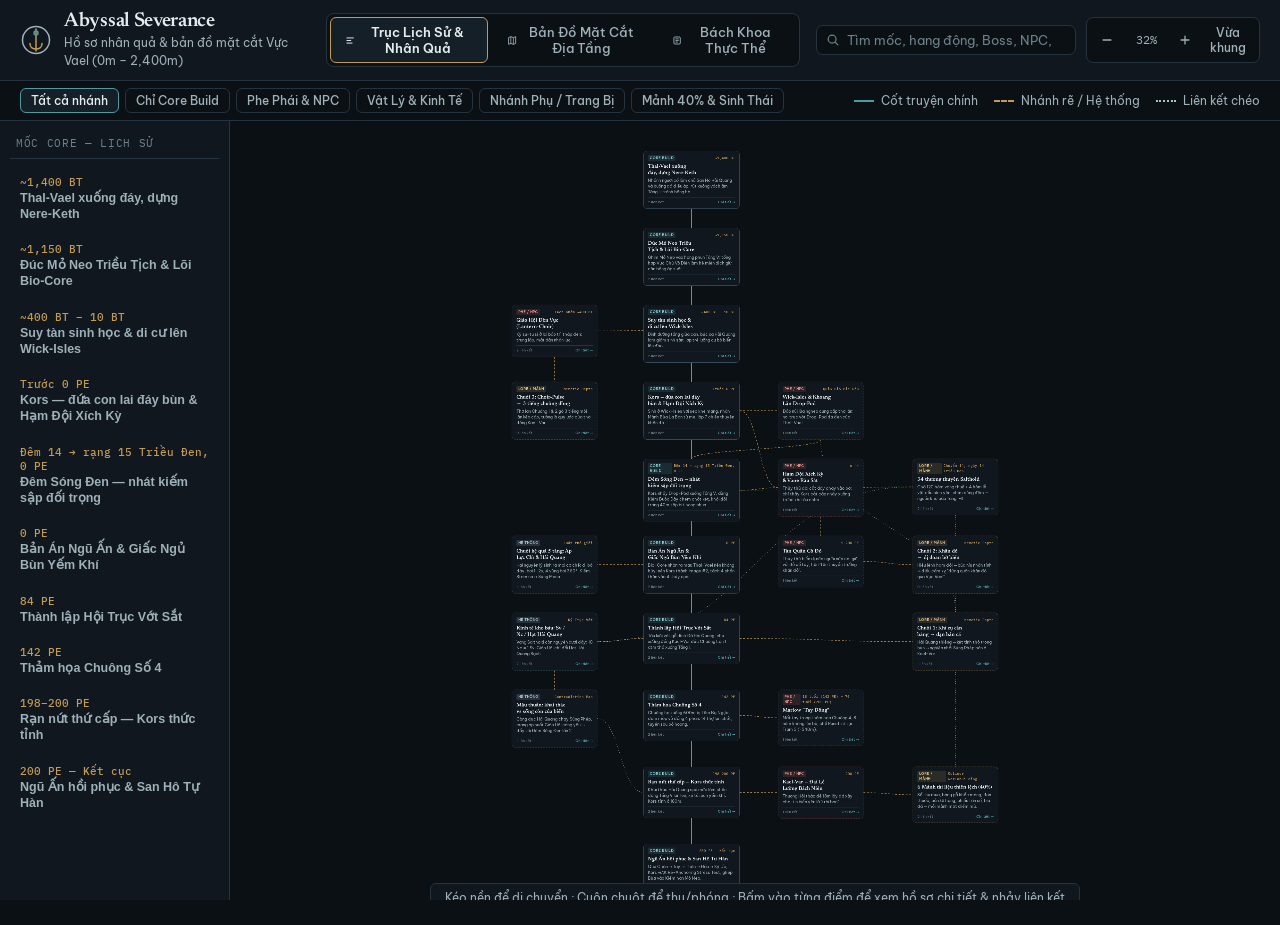
==== commit 389882db: "Add 77 HD-2D entity artworks, Codex tab, and drawer drill-down for abyssal-severance" ====
--- a/abyssal-severance/index.html
+++ b/abyssal-severance/index.html
@@ -36,6 +36,13 @@
           <path d="M6 2V12.5M10 3.5V14" stroke="currentColor" stroke-width="1.2" />
         </svg>
         <span>Bản Đồ Mặt Cắt Địa Tầng</span>
+      </button>
+      <button class="tab-btn" data-tab="codex" role="tab" aria-selected="false">
+        <svg width="15" height="15" viewBox="0 0 16 16" fill="none" aria-hidden="true">
+          <rect x="3" y="2.5" width="10" height="11" rx="1.5" stroke="currentColor" stroke-width="1.4" />
+          <path d="M6 5.5H10M6 8H10M6 10.5H8.5" stroke="currentColor" stroke-width="1.3" stroke-linecap="round" />
+        </svg>
+        <span>Bách Khoa Thực Thể</span>
       </button>
     </nav>
 
@@ -79,6 +86,16 @@
       <button class="map-layer-pill" data-layer="fragments">Mảnh 40% &amp; Kho báu</button>
     </div>
 
+    <div class="filter-group hidden" id="filter-group-codex">
+      <button class="codex-filter-pill active" data-cat="all">Tất cả (77)</button>
+      <button class="codex-filter-pill" data-cat="material">Vật liệu (12)</button>
+      <button class="codex-filter-pill" data-cat="character">Nhân vật &amp; Boss (11)</button>
+      <button class="codex-filter-pill" data-cat="mob">Quái vật (14)</button>
+      <button class="codex-filter-pill" data-cat="gear">Trang bị (5)</button>
+      <button class="codex-filter-pill" data-cat="vessel">Hóa Hình (5)</button>
+      <button class="codex-filter-pill" data-cat="poi">Địa điểm (30)</button>
+    </div>
+
     <div class="legend" id="legend-timeline">
       <span class="legend-item"><i class="line-core"></i> Cốt truyện chính</span>
       <span class="legend-item"><i class="line-branch"></i> Nhánh rẽ / Hệ thống</span>
@@ -108,6 +125,8 @@
       </div>
     </section>
 
+    <section class="codex-view hidden" id="codex-view" aria-label="Bách Khoa Thực Thể"></section>
+
     <aside class="detail-drawer hidden" id="detail-drawer" aria-live="polite">
       <div class="drawer-header">
         <div class="drawer-nav-row">
@@ -124,6 +143,7 @@
 
   <script src="data-timeline.js"></script>
   <script src="data-map.js"></script>
+  <script src="data-entities.js"></script>
   <script src="app.js"></script>
 </body>
 </html>
--- a/abyssal-severance/styles.css
+++ b/abyssal-severance/styles.css
@@ -288,7 +288,7 @@
   flex-wrap: wrap;
 }
 
-.filter-pill, .map-layer-pill {
+.filter-pill, .map-layer-pill, .codex-filter-pill {
   border: 1px solid var(--border);
   background: transparent;
   color: var(--ink-muted);
@@ -301,12 +301,12 @@
   transition: border-color 0.14s var(--ease-out), color 0.14s var(--ease-out), background-color 0.14s var(--ease-out);
 }
 
-.filter-pill:hover, .map-layer-pill:hover {
+.filter-pill:hover, .map-layer-pill:hover, .codex-filter-pill:hover {
   color: var(--ink);
   border-color: var(--border-strong);
 }
 
-.filter-pill.active, .map-layer-pill.active {
+.filter-pill.active, .map-layer-pill.active, .codex-filter-pill.active {
   background: var(--bg-elevated);
   border-color: var(--accent-teal);
   color: var(--ink);
@@ -973,6 +973,167 @@
 
 .hidden {
   display: none !important;
+}
+
+/* Drawer Hero Artwork & Sub-Entity Cards */
+.drawer-hero {
+  border-radius: 8px;
+  overflow: hidden;
+  border: 1px solid var(--border-strong);
+  background: var(--bg-ground);
+  aspect-ratio: 1 / 1;
+  max-height: 280px;
+  width: 100%;
+}
+
+.drawer-hero img {
+  width: 100%;
+  height: 100%;
+  object-fit: cover;
+  display: block;
+}
+
+.sub-entity-grid {
+  display: flex;
+  flex-direction: column;
+  gap: 7px;
+}
+
+.sub-entity-card {
+  width: 100%;
+  display: flex;
+  align-items: center;
+  gap: 10px;
+  padding: 7px 9px;
+  border-radius: 8px;
+  background: var(--bg-ground);
+  border: 1px solid var(--border);
+  color: var(--ink);
+  text-align: left;
+  cursor: pointer;
+  font-family: var(--font-sans);
+  transition: border-color 0.14s var(--ease-out), background-color 0.14s var(--ease-out);
+}
+
+.sub-entity-card:hover {
+  background: var(--bg-elevated);
+  border-color: var(--accent-brass);
+}
+
+.sub-entity-thumb {
+  width: 44px;
+  height: 44px;
+  border-radius: 6px;
+  object-fit: cover;
+  flex-shrink: 0;
+  border: 1px solid var(--border-strong);
+  background: var(--bg-surface);
+}
+
+.sub-entity-info {
+  min-width: 0;
+  flex: 1;
+  display: flex;
+  flex-direction: column;
+  gap: 2px;
+}
+
+.sub-entity-name {
+  font-size: 13px;
+  font-weight: 600;
+  color: var(--ink);
+  white-space: nowrap;
+  overflow: hidden;
+  text-overflow: ellipsis;
+}
+
+.sub-entity-meta {
+  font-size: 11.5px;
+  color: var(--ink-muted);
+  white-space: nowrap;
+  overflow: hidden;
+  text-overflow: ellipsis;
+}
+
+/* Tab 3: Codex Grid */
+.codex-view {
+  flex: 1;
+  overflow-y: auto;
+  padding: 20px 24px 36px;
+  background: var(--bg-ground);
+}
+
+.codex-grid {
+  display: grid;
+  grid-template-columns: repeat(auto-fill, minmax(220px, 1fr));
+  gap: 14px;
+  max-width: 1440px;
+}
+
+.codex-card {
+  display: flex;
+  flex-direction: column;
+  text-align: left;
+  background: var(--bg-surface);
+  border: 1px solid var(--border);
+  border-radius: 10px;
+  overflow: hidden;
+  cursor: pointer;
+  color: var(--ink);
+  font-family: var(--font-sans);
+  transition: transform 0.14s var(--ease-out), border-color 0.14s var(--ease-out), background-color 0.14s var(--ease-out);
+}
+
+.codex-card:hover {
+  transform: translateY(-2px);
+  border-color: var(--accent-salt);
+  background: var(--bg-elevated);
+}
+
+.codex-card.selected {
+  border-color: var(--accent-brass);
+  background: var(--bg-elevated);
+}
+
+.codex-card-img {
+  width: 100%;
+  aspect-ratio: 1 / 1;
+  object-fit: cover;
+  display: block;
+  background: var(--bg-ground);
+  border-bottom: 1px solid var(--border);
+}
+
+.codex-card-body {
+  padding: 10px 12px 12px;
+  display: flex;
+  flex-direction: column;
+  gap: 4px;
+}
+
+.codex-card-cat {
+  font-family: var(--font-mono);
+  font-size: 10.5px;
+  text-transform: uppercase;
+  letter-spacing: 0.05em;
+  color: var(--accent-brass);
+}
+
+.codex-card-title {
+  font-family: var(--font-display);
+  font-size: 15.5px;
+  font-weight: 600;
+  line-height: 1.25;
+  color: var(--ink);
+}
+
+.codex-card-meta {
+  font-size: 12px;
+  color: var(--ink-muted);
+  display: -webkit-box;
+  -webkit-line-clamp: 2;
+  -webkit-box-orient: vertical;
+  overflow: hidden;
 }
 
 @media (max-width: 960px) {
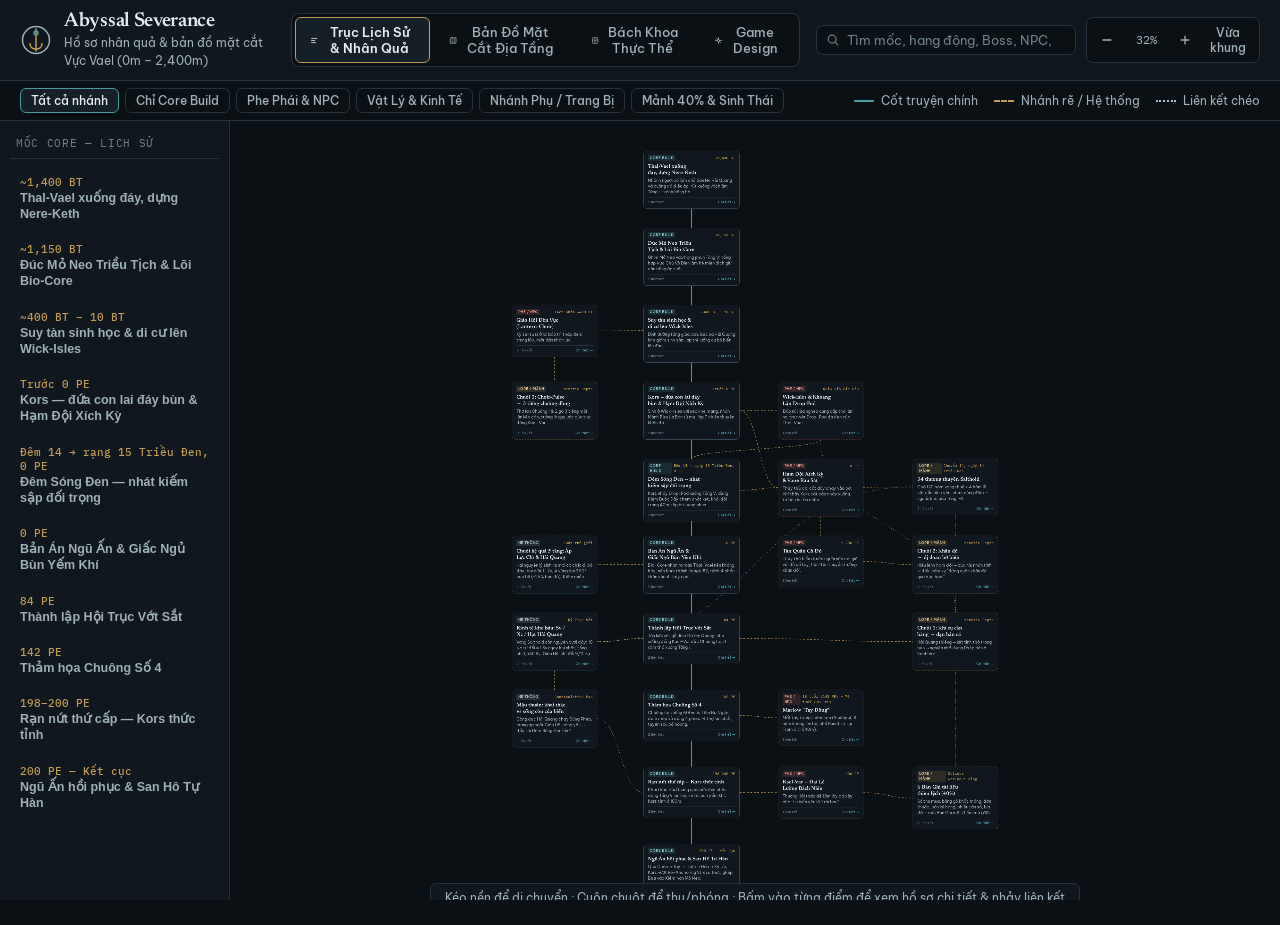
==== commit 97d17513: "Update abyssal-severance: Game Design tab (00-17), 12 new entity artworks, L1-L19 sync, and playable" ====
--- a/abyssal-severance/index.html
+++ b/abyssal-severance/index.html
@@ -43,6 +43,13 @@
           <path d="M6 5.5H10M6 8H10M6 10.5H8.5" stroke="currentColor" stroke-width="1.3" stroke-linecap="round" />
         </svg>
         <span>Bách Khoa Thực Thể</span>
+      </button>
+      <button class="tab-btn" data-tab="design" role="tab" aria-selected="false">
+        <svg width="15" height="15" viewBox="0 0 16 16" fill="none" aria-hidden="true">
+          <circle cx="8" cy="8" r="2" stroke="currentColor" stroke-width="1.4" />
+          <path d="M8 6V2.5M8 10V13.5M6 8H2.5M10 8H13.5M6.6 6.6L4 4M9.4 9.4L12 12" stroke="currentColor" stroke-width="1.3" stroke-linecap="round" />
+        </svg>
+        <span>Game Design</span>
       </button>
     </nav>
 
@@ -96,6 +103,12 @@
       <button class="codex-filter-pill" data-cat="poi">Địa điểm (30)</button>
     </div>
 
+    <div class="filter-group hidden" id="filter-group-design">
+      <button class="design-filter-pill active" data-status="all">Tất cả quyết định</button>
+      <button class="design-filter-pill" data-status="locked">Đã chốt</button>
+      <button class="design-filter-pill" data-status="open">Đề xuất / chưa chốt</button>
+    </div>
+
     <div class="legend" id="legend-timeline">
       <span class="legend-item"><i class="line-core"></i> Cốt truyện chính</span>
       <span class="legend-item"><i class="line-branch"></i> Nhánh rẽ / Hệ thống</span>
@@ -144,6 +157,7 @@
   <script src="data-timeline.js"></script>
   <script src="data-map.js"></script>
   <script src="data-entities.js"></script>
+  <script src="data-design.js"></script>
   <script src="app.js"></script>
 </body>
 </html>
--- a/abyssal-severance/styles.css
+++ b/abyssal-severance/styles.css
@@ -288,7 +288,7 @@
   flex-wrap: wrap;
 }
 
-.filter-pill, .map-layer-pill, .codex-filter-pill {
+.filter-pill, .map-layer-pill, .codex-filter-pill, .design-filter-pill {
   border: 1px solid var(--border);
   background: transparent;
   color: var(--ink-muted);
@@ -301,12 +301,12 @@
   transition: border-color 0.14s var(--ease-out), color 0.14s var(--ease-out), background-color 0.14s var(--ease-out);
 }
 
-.filter-pill:hover, .map-layer-pill:hover, .codex-filter-pill:hover {
+.filter-pill:hover, .map-layer-pill:hover, .codex-filter-pill:hover, .design-filter-pill:hover {
   color: var(--ink);
   border-color: var(--border-strong);
 }
 
-.filter-pill.active, .map-layer-pill.active, .codex-filter-pill.active {
+.filter-pill.active, .map-layer-pill.active, .codex-filter-pill.active, .design-filter-pill.active {
   background: var(--bg-elevated);
   border-color: var(--accent-teal);
   color: var(--ink);
@@ -1153,3 +1153,13 @@
     max-width: 100%;
   }
 }
+
+/* Game Design radial tree (Tab 4) */
+.design-node.design-lvl-0 { width: 340px; border: 1.5px solid var(--accent-brass); background: var(--bg-elevated); }
+.design-node.design-lvl-0 .node-title { font-size: 20px; }
+.design-node.design-lvl-1 { width: 260px; border-color: rgba(77, 154, 161, 0.7); }
+.design-node.design-lvl-2 { width: 232px; }
+.design-node.design-lvl-2.status-locked { border-style: solid; border-color: rgba(77, 154, 161, 0.55); }
+.design-node.design-lvl-2.status-open { border-style: dashed; border-color: rgba(201, 123, 59, 0.55); }
+.doc-link { display: inline-block; font-family: var(--font-mono); font-size: 12px; color: var(--accent-brass); text-decoration: none; border: 1px solid var(--border-strong); border-radius: 6px; padding: 6px 10px; }
+.doc-link:hover { border-color: var(--accent-brass); }
